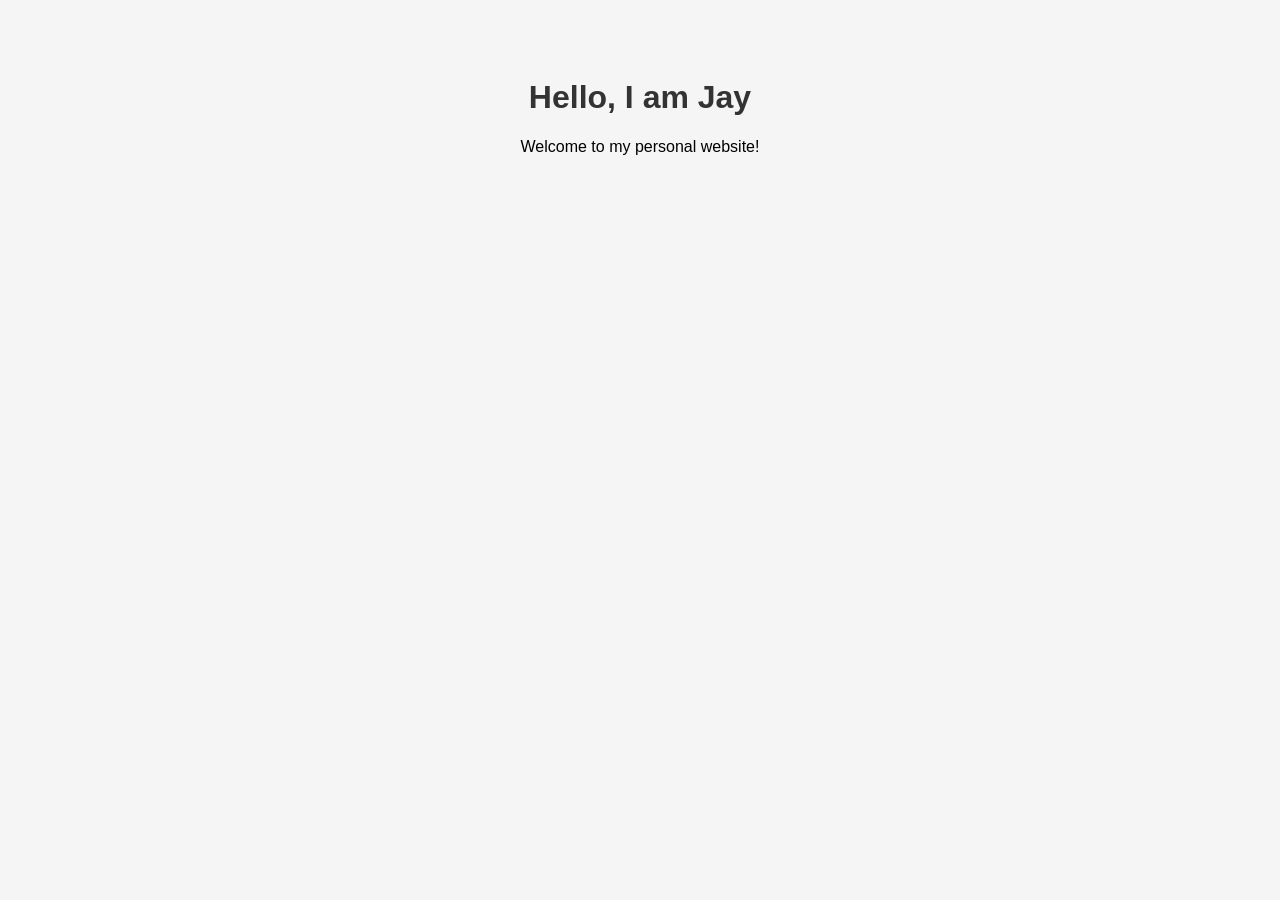
==== index.html @ 55e4600b "Create index.html" ====
<!DOCTYPE html>
<html>
<head>
    <title>Welcome to Jay's Website</title>
    <style>
        body { 
            font-family: Arial; 
            background: #f5f5f5; 
            text-align: center; 
            padding-top: 50px; 
        }
        h1 { color: #333; }
    </style>
</head>
<body>
    <h1>Hello, I am Jay</h1>
    <p>Welcome to my personal website!</p>
</body>
</html>
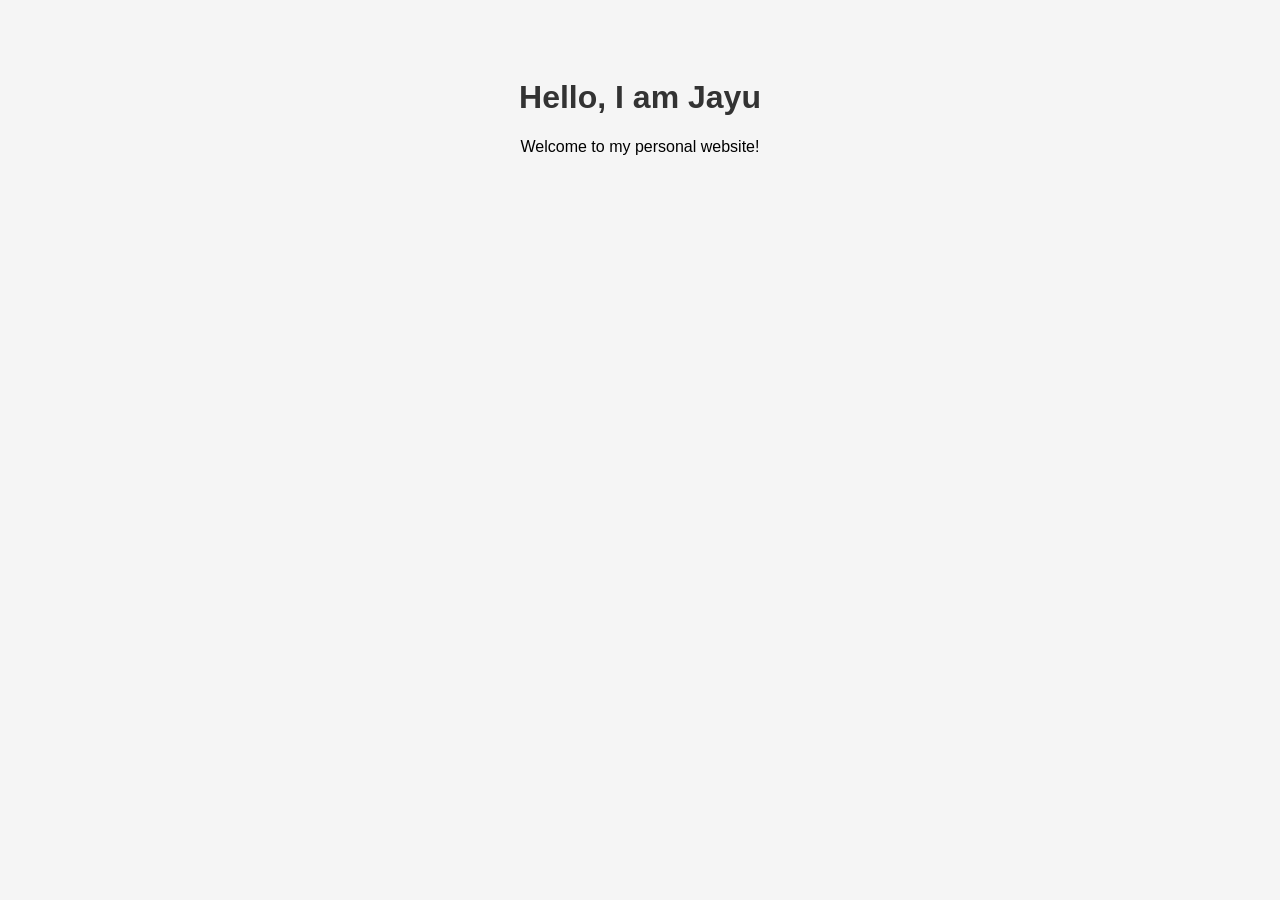
==== commit f7cef4b8: "Update index.html" ====
--- a/index.html
+++ b/index.html
@@ -13,7 +13,7 @@
     </style>
 </head>
 <body>
-    <h1>Hello, I am Jay</h1>
+    <h1>Hello, I am Jayu</h1>
     <p>Welcome to my personal website!</p>
 </body>
 </html>
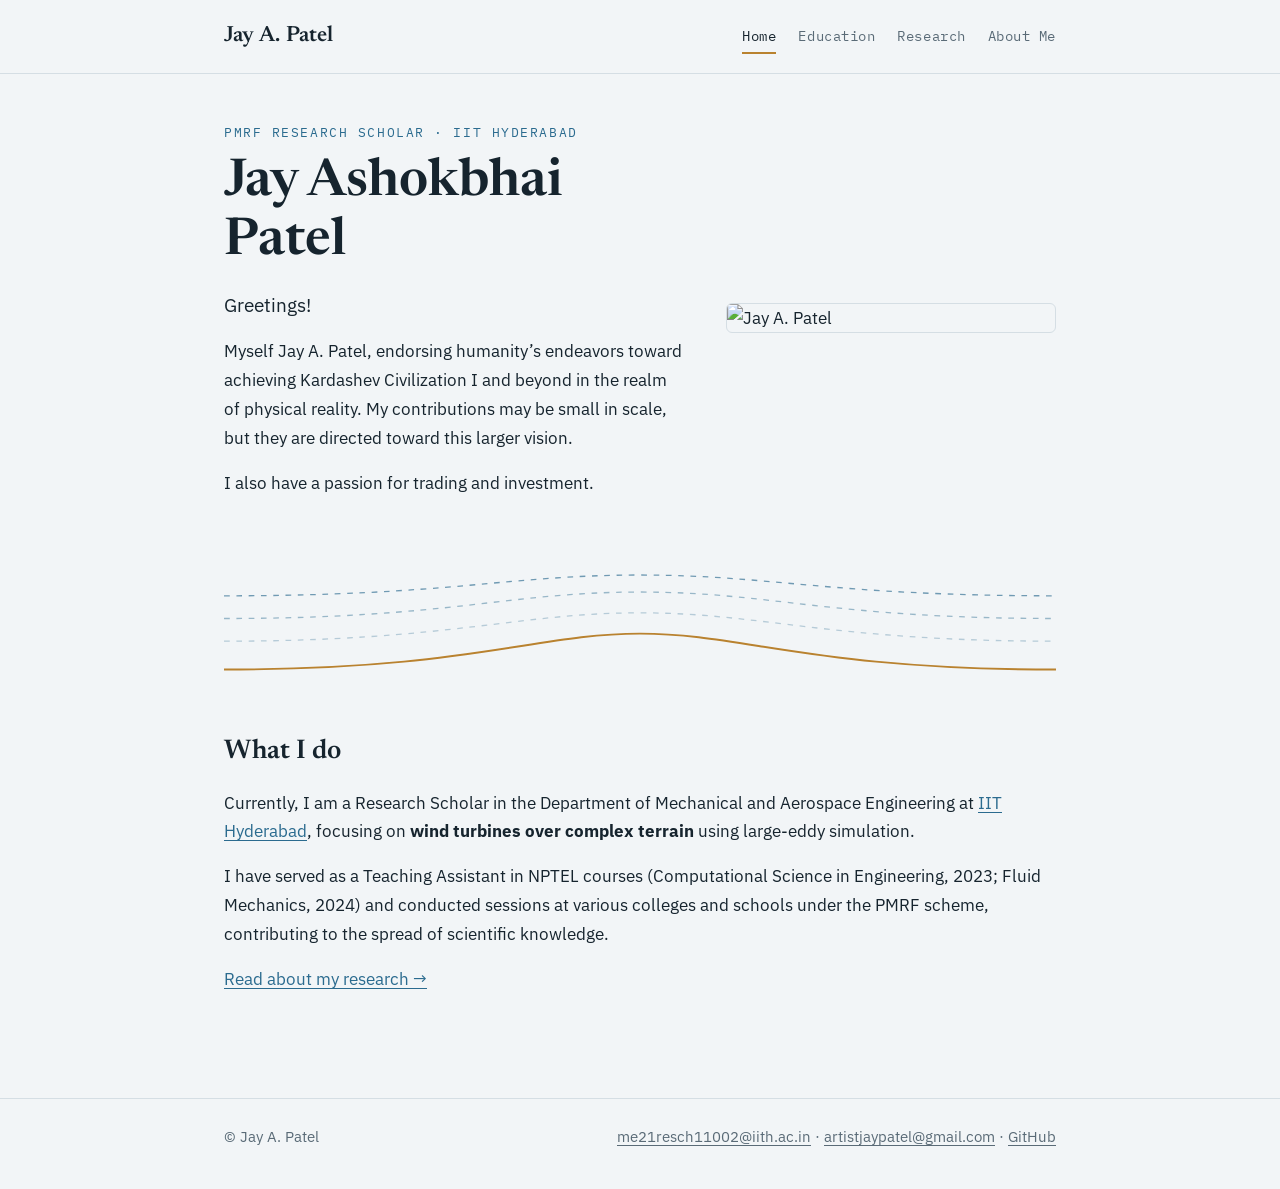
==== commit ffe905a0: "Add files via upload" ====
--- a/index.html
+++ b/index.html
@@ -1,19 +1,81 @@
 <!DOCTYPE html>
-<html>
+<html lang="en">
 <head>
-    <title>Welcome to Jay's Website</title>
-    <style>
-        body { 
-            font-family: Arial; 
-            background: #f5f5f5; 
-            text-align: center; 
-            padding-top: 50px; 
-        }
-        h1 { color: #333; }
-    </style>
+  <meta charset="UTF-8">
+  <meta name="viewport" content="width=device-width, initial-scale=1">
+  <title>Jay Ashokbhai Patel</title>
+  <meta name="description" content="Jay A. Patel — PMRF Research Scholar at IIT Hyderabad, working on wind turbines over complex terrain.">
+  <link rel="preconnect" href="https://fonts.googleapis.com">
+  <link rel="preconnect" href="https://fonts.gstatic.com" crossorigin>
+  <link href="https://fonts.googleapis.com/css2?family=Newsreader:ital,wght@0,400;0,600;1,400&family=IBM+Plex+Sans:wght@400;500;600&family=IBM+Plex+Mono:wght@400;500&display=swap" rel="stylesheet">
+  <link rel="stylesheet" href="style.css">
 </head>
 <body>
-    <h1>Hello, I am Jayu</h1>
-    <p>Welcome to my personal website!</p>
+
+<header>
+  <div class="nav-inner">
+    <a class="site-name" href="index.html">Jay A. Patel</a>
+    <nav>
+      <a class="active" href="index.html">Home</a>
+      <a href="education.html">Education</a>
+      <a href="research.html">Research</a>
+      <a href="about.html">About Me</a>
+    </nav>
+  </div>
+</header>
+
+<main>
+  <div class="hero">
+    <div>
+      <p class="eyebrow">PMRF Research Scholar · IIT Hyderabad</p>
+      <h1>Jay Ashokbhai Patel</h1>
+      <p class="lede">Greetings!</p>
+      <p>Myself Jay A. Patel, endorsing humanity&rsquo;s endeavors toward achieving
+      Kardashev Civilization I and beyond in the realm of physical reality. My
+      contributions may be small in scale, but they are directed toward this
+      larger vision.</p>
+      <p>I also have a passion for trading and investment.</p>
+    </div>
+    <!-- EDIT: replace the src below with your own photo, e.g. images/jay.jpg
+         after you upload one to an "images" folder in your repository -->
+    <img class="portrait"
+         src="https://lh3.googleusercontent.com/sitesv/[base64]w1280"
+         alt="Jay A. Patel">
+  </div>
+
+  <!-- Signature motif: streamlines over a cosine-squared hill,
+       a nod to the research on flow over complex terrain -->
+  <svg class="hill-divider" viewBox="0 0 880 130" xmlns="http://www.w3.org/2000/svg" role="img" aria-label="Streamlines of wind flowing over a hill">
+    <path class="streamline"    d="M0,40  C240,40 300,18 440,18 C580,18 640,40 880,40"/>
+    <path class="streamline s2" d="M0,64  C240,64 300,36 440,36 C580,36 640,64 880,64"/>
+    <path class="streamline s3" d="M0,88  C240,88 310,58 440,58 C570,58 640,88 880,88"/>
+    <path class="hill"          d="M0,118 C260,118 330,80 440,80 C550,80 620,118 880,118"/>
+  </svg>
+
+  <h2>What I do</h2>
+  <p>Currently, I am a Research Scholar in the Department of Mechanical and
+  Aerospace Engineering at <a href="https://iith.ac.in/">IIT Hyderabad</a>,
+  focusing on <strong>wind turbines over complex terrain</strong> using
+  large-eddy simulation.</p>
+
+  <p>I have served as a Teaching Assistant in NPTEL courses (Computational
+  Science in Engineering, 2023; Fluid Mechanics, 2024) and conducted sessions
+  at various colleges and schools under the PMRF scheme, contributing to the
+  spread of scientific knowledge.</p>
+
+  <p><a href="research.html">Read about my research &rarr;</a></p>
+</main>
+
+<footer>
+  <div class="footer-inner">
+    <span>&copy; Jay A. Patel</span>
+    <span>
+      <a href="mailto:me21resch11002@iith.ac.in">me21resch11002@iith.ac.in</a> ·
+      <a href="mailto:artistjaypatel@gmail.com">artistjaypatel@gmail.com</a> ·
+      <a href="https://github.com/ArtistJay">GitHub</a>
+    </span>
+  </div>
+</footer>
+
 </body>
 </html>
--- a/style.css
+++ b/style.css
@@ -0,0 +1,328 @@
+/* ============================================================
+   Jay A. Patel — personal site
+   Theme: wind over complex terrain (his LES research)
+   Palette: sky-paper background, deep ink text,
+   steel-blue accent (turbine steel), ochre used sparingly (terrain)
+   ============================================================ */
+
+:root {
+  --paper: #f2f5f7;
+  --card: #ffffff;
+  --ink: #16242e;
+  --muted: #5a6b77;
+  --steel: #2b6b8f;
+  --steel-dark: #1e4f6b;
+  --ochre: #b9822f;
+  --line: #d5dee4;
+  --maxw: 880px;
+}
+
+* { box-sizing: border-box; }
+
+html { scroll-behavior: smooth; }
+
+body {
+  margin: 0;
+  background: var(--paper);
+  color: var(--ink);
+  font-family: "IBM Plex Sans", system-ui, sans-serif;
+  font-size: 17px;
+  line-height: 1.7;
+  -webkit-font-smoothing: antialiased;
+}
+
+/* ---------- header / navigation ---------- */
+
+header {
+  border-bottom: 1px solid var(--line);
+  background: var(--paper);
+}
+
+.nav-inner {
+  max-width: var(--maxw);
+  margin: 0 auto;
+  padding: 18px 24px;
+  display: flex;
+  flex-wrap: wrap;
+  align-items: baseline;
+  gap: 8px 28px;
+}
+
+.site-name {
+  font-family: "Newsreader", Georgia, serif;
+  font-size: 22px;
+  font-weight: 600;
+  letter-spacing: 0.01em;
+  color: var(--ink);
+  text-decoration: none;
+  margin-right: auto;
+}
+
+nav { display: flex; flex-wrap: wrap; gap: 4px 22px; }
+
+nav a {
+  font-family: "IBM Plex Mono", monospace;
+  font-size: 13.5px;
+  letter-spacing: 0.04em;
+  text-decoration: none;
+  color: var(--muted);
+  padding: 4px 0;
+  border-bottom: 2px solid transparent;
+}
+
+nav a:hover { color: var(--steel-dark); }
+
+nav a.active {
+  color: var(--ink);
+  border-bottom-color: var(--ochre);
+}
+
+nav a:focus-visible,
+a:focus-visible {
+  outline: 2px solid var(--steel);
+  outline-offset: 3px;
+  border-radius: 2px;
+}
+
+/* ---------- page scaffold ---------- */
+
+main {
+  max-width: var(--maxw);
+  margin: 0 auto;
+  padding: 48px 24px 32px;
+}
+
+.eyebrow {
+  font-family: "IBM Plex Mono", monospace;
+  font-size: 13px;
+  letter-spacing: 0.12em;
+  text-transform: uppercase;
+  color: var(--steel);
+  margin: 0 0 10px;
+}
+
+h1 {
+  font-family: "Newsreader", Georgia, serif;
+  font-weight: 600;
+  font-size: clamp(34px, 6vw, 52px);
+  line-height: 1.12;
+  margin: 0 0 18px;
+}
+
+h2 {
+  font-family: "Newsreader", Georgia, serif;
+  font-weight: 600;
+  font-size: 27px;
+  margin: 48px 0 14px;
+}
+
+h3 {
+  font-family: "Newsreader", Georgia, serif;
+  font-weight: 600;
+  font-size: 21px;
+  margin: 28px 0 6px;
+}
+
+p { margin: 0 0 16px; }
+
+a { color: var(--steel); text-decoration-thickness: 1px; text-underline-offset: 3px; }
+a:hover { color: var(--steel-dark); }
+
+.lede { font-size: 19px; }
+
+.muted { color: var(--muted); }
+
+/* ---------- hero (home) ---------- */
+
+.hero {
+  display: grid;
+  grid-template-columns: 1.4fr 1fr;
+  gap: 40px;
+  align-items: center;
+}
+
+.hero img.portrait {
+  width: 100%;
+  border-radius: 6px;
+  border: 1px solid var(--line);
+  display: block;
+}
+
+@media (max-width: 720px) {
+  .hero { grid-template-columns: 1fr; }
+}
+
+/* ---------- signature: streamlines over a hill ---------- */
+
+.hill-divider {
+  display: block;
+  width: 100%;
+  height: auto;
+  margin: 44px 0 8px;
+}
+
+.hill-divider .streamline {
+  fill: none;
+  stroke: var(--steel);
+  stroke-width: 1.4;
+  stroke-dasharray: 6 7;
+  opacity: 0.65;
+  animation: drift 9s linear infinite;
+}
+
+.hill-divider .streamline.s2 { animation-duration: 12s; opacity: 0.45; }
+.hill-divider .streamline.s3 { animation-duration: 15s; opacity: 0.3; }
+
+.hill-divider .hill {
+  fill: none;
+  stroke: var(--ochre);
+  stroke-width: 2;
+}
+
+@keyframes drift {
+  to { stroke-dashoffset: -130; }
+}
+
+@media (prefers-reduced-motion: reduce) {
+  .hill-divider .streamline { animation: none; }
+  html { scroll-behavior: auto; }
+}
+
+/* ---------- education timeline ---------- */
+
+.entry {
+  display: grid;
+  grid-template-columns: 110px 1fr;
+  gap: 6px 28px;
+  padding: 26px 0;
+  border-bottom: 1px solid var(--line);
+}
+
+.entry:last-of-type { border-bottom: none; }
+
+.entry .year {
+  font-family: "IBM Plex Mono", monospace;
+  font-size: 14px;
+  color: var(--muted);
+  padding-top: 5px;
+}
+
+.entry h3 { margin: 0 0 4px; }
+
+.entry .place { color: var(--muted); margin: 0 0 12px; }
+
+.entry img {
+  width: 100%;
+  max-width: 460px;
+  border-radius: 6px;
+  border: 1px solid var(--line);
+  display: block;
+}
+
+.tag {
+  display: inline-block;
+  font-family: "IBM Plex Mono", monospace;
+  font-size: 12px;
+  letter-spacing: 0.06em;
+  color: var(--ochre);
+  border: 1px solid var(--ochre);
+  border-radius: 999px;
+  padding: 1px 10px;
+  margin-left: 8px;
+  vertical-align: middle;
+}
+
+@media (max-width: 600px) {
+  .entry { grid-template-columns: 1fr; }
+}
+
+/* ---------- publications ---------- */
+
+.pub-list { list-style: none; margin: 0; padding: 0; }
+
+.pub-list li {
+  padding: 16px 0 16px 20px;
+  border-left: 3px solid var(--line);
+  margin-bottom: 6px;
+}
+
+.pub-list li:hover { border-left-color: var(--steel); }
+
+/* ---------- figures ---------- */
+
+figure { margin: 24px 0; }
+
+figure img {
+  width: 100%;
+  border-radius: 6px;
+  border: 1px solid var(--line);
+  display: block;
+}
+
+figcaption {
+  font-family: "IBM Plex Mono", monospace;
+  font-size: 12.5px;
+  color: var(--muted);
+  margin-top: 8px;
+}
+
+/* ---------- about page ---------- */
+
+.shloka {
+  font-family: "Newsreader", Georgia, serif;
+  font-size: 19px;
+  line-height: 2;
+  text-align: center;
+  margin: 26px auto;
+  max-width: 640px;
+}
+
+/* The easter egg: same colour as the page, revealed only by selecting it */
+.hidden-verse {
+  color: var(--paper);
+  text-align: center;
+  font-family: "Newsreader", Georgia, serif;
+  font-size: 15px;
+  margin: 4px auto;
+  max-width: 640px;
+  user-select: text;
+}
+
+.hidden-verse::selection { background: var(--ink); color: var(--paper); }
+
+.cv-button {
+  display: inline-block;
+  font-family: "IBM Plex Mono", monospace;
+  font-size: 14px;
+  letter-spacing: 0.05em;
+  color: #fff;
+  background: var(--steel);
+  text-decoration: none;
+  padding: 10px 22px;
+  border-radius: 4px;
+  margin: 10px 0;
+}
+
+.cv-button:hover { background: var(--steel-dark); color: #fff; }
+
+/* ---------- footer ---------- */
+
+footer {
+  border-top: 1px solid var(--line);
+  margin-top: 56px;
+}
+
+.footer-inner {
+  max-width: var(--maxw);
+  margin: 0 auto;
+  padding: 26px 24px 40px;
+  font-size: 14.5px;
+  color: var(--muted);
+  display: flex;
+  flex-wrap: wrap;
+  gap: 8px 30px;
+  justify-content: space-between;
+}
+
+.footer-inner a { color: var(--muted); }
+.footer-inner a:hover { color: var(--steel-dark); }
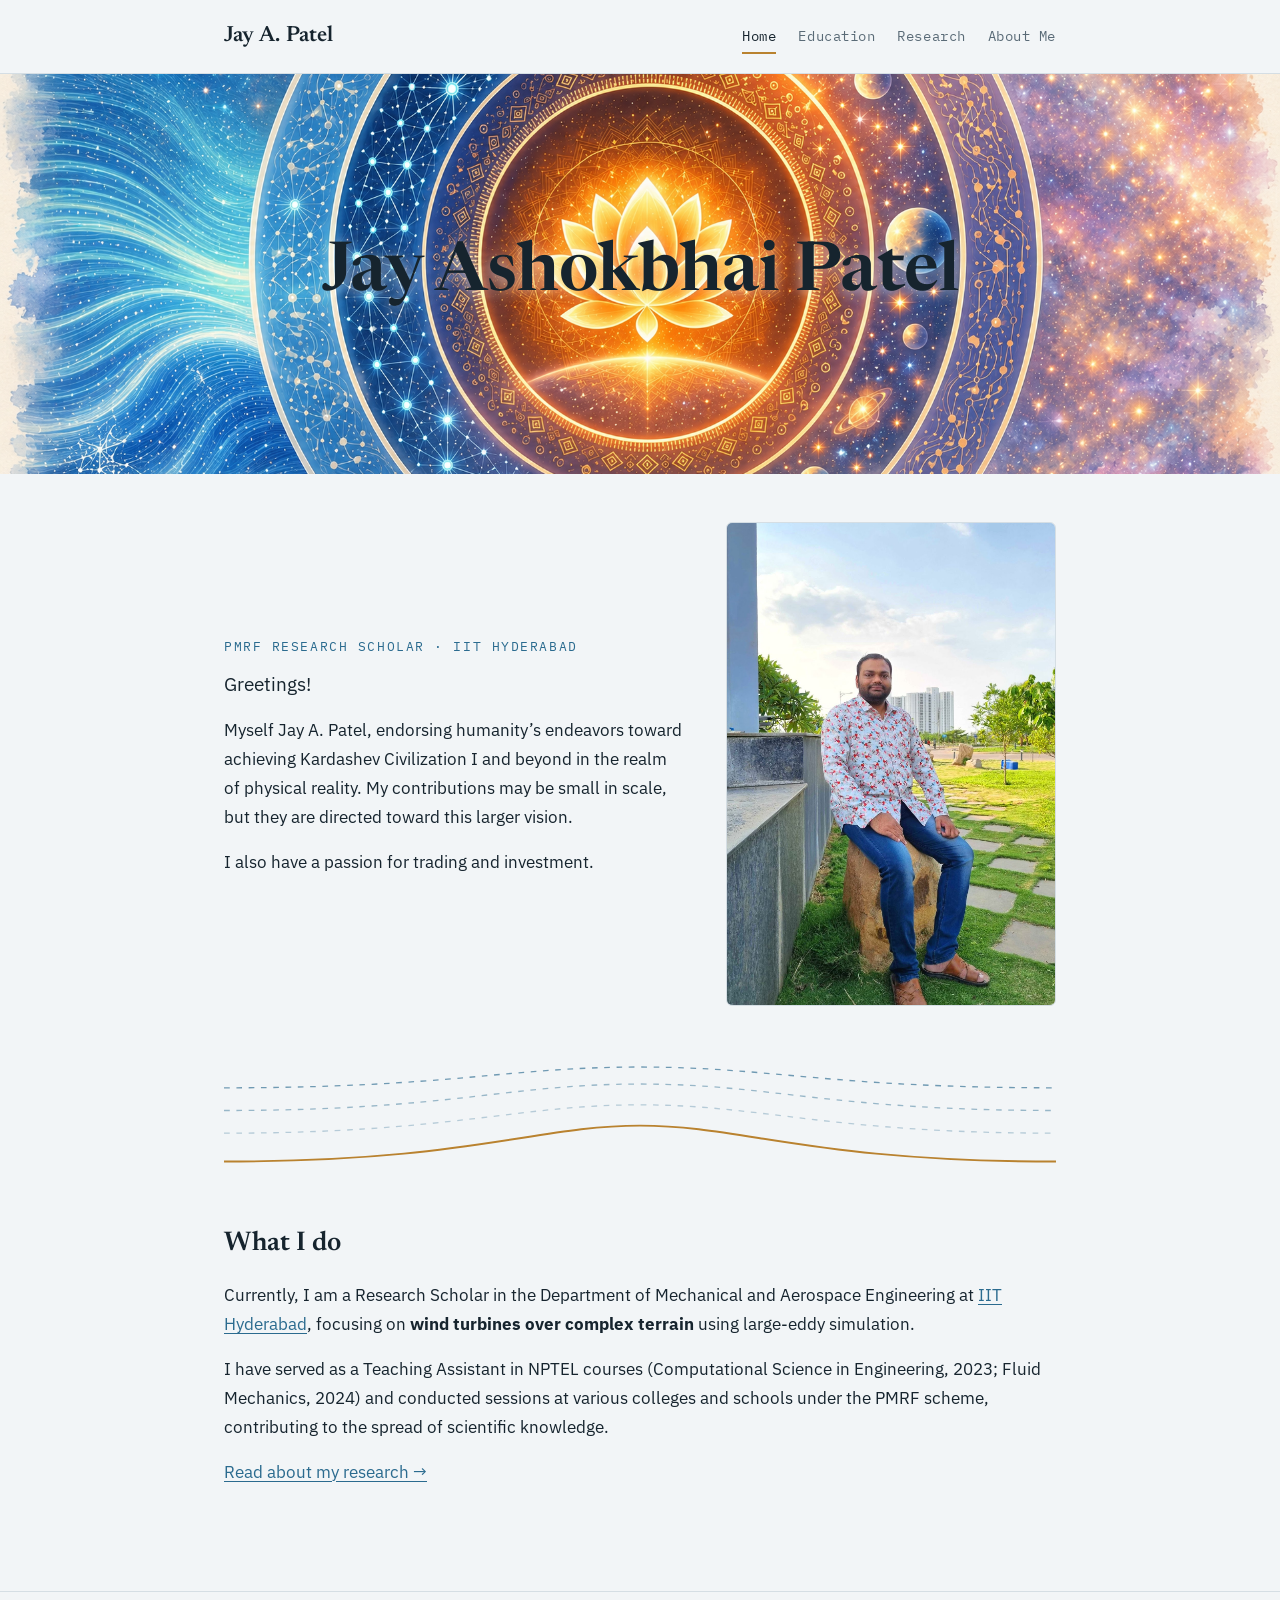
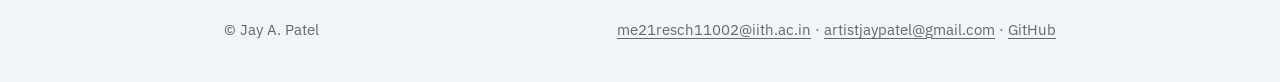
==== commit 01feb673: "Add files via upload" ====
--- a/index.html
+++ b/index.html
@@ -24,11 +24,18 @@
   </div>
 </header>
 
+<!-- Banner: swap images/banner-home.jpg for any picture you like.
+     If the picture is dark, change class="banner light" to class="banner"
+     so the name turns white. -->
+<div class="banner light">
+  <img src="images/banner-home.jpg" alt="">
+  <h1 class="banner-title">Jay Ashokbhai Patel</h1>
+</div>
+
 <main>
   <div class="hero">
     <div>
       <p class="eyebrow">PMRF Research Scholar · IIT Hyderabad</p>
-      <h1>Jay Ashokbhai Patel</h1>
       <p class="lede">Greetings!</p>
       <p>Myself Jay A. Patel, endorsing humanity&rsquo;s endeavors toward achieving
       Kardashev Civilization I and beyond in the realm of physical reality. My
@@ -39,7 +46,7 @@
     <!-- EDIT: replace the src below with your own photo, e.g. images/jay.jpg
          after you upload one to an "images" folder in your repository -->
     <img class="portrait"
-         src="https://lh3.googleusercontent.com/sitesv/[base64]w1280"
+         src="images/jay.jpg"
          alt="Jay A. Patel">
   </div>
 
--- a/style.css
+++ b/style.css
@@ -326,3 +326,52 @@
 
 .footer-inner a { color: var(--muted); }
 .footer-inner a:hover { color: var(--steel-dark); }
+
+/* ---------- full-width banner (Home & About) ---------- */
+
+.banner {
+  position: relative;
+}
+
+.banner img {
+  display: block;
+  width: 100%;
+  height: clamp(220px, 36vw, 400px);
+  object-fit: cover;
+}
+
+.banner .banner-title {
+  position: absolute;
+  inset: 0;
+  display: flex;
+  align-items: center;
+  justify-content: center;
+  text-align: center;
+  margin: 0;
+  padding: 0 20px;
+  font-family: "Newsreader", Georgia, serif;
+  font-weight: 600;
+  font-size: clamp(38px, 7vw, 68px);
+  color: #ffffff;
+  text-shadow: 0 2px 18px rgba(0, 0, 0, 0.55);
+}
+
+/* use this variant when the banner photo is light/pale */
+.banner.light .banner-title {
+  color: var(--ink);
+  text-shadow: 0 2px 14px rgba(255, 255, 255, 0.65);
+}
+
+/* verses overlaid on banner corners (Education page) */
+.banner .banner-verse {
+  position: absolute;
+  bottom: 16px;
+  margin: 0;
+  font-family: "Newsreader", Georgia, serif;
+  font-size: clamp(14px, 2.4vw, 22px);
+  color: #ffffff;
+  text-shadow: 0 1px 10px rgba(0, 0, 0, 0.7);
+}
+
+.banner .banner-verse.left  { left: 24px; }
+.banner .banner-verse.right { right: 24px; }
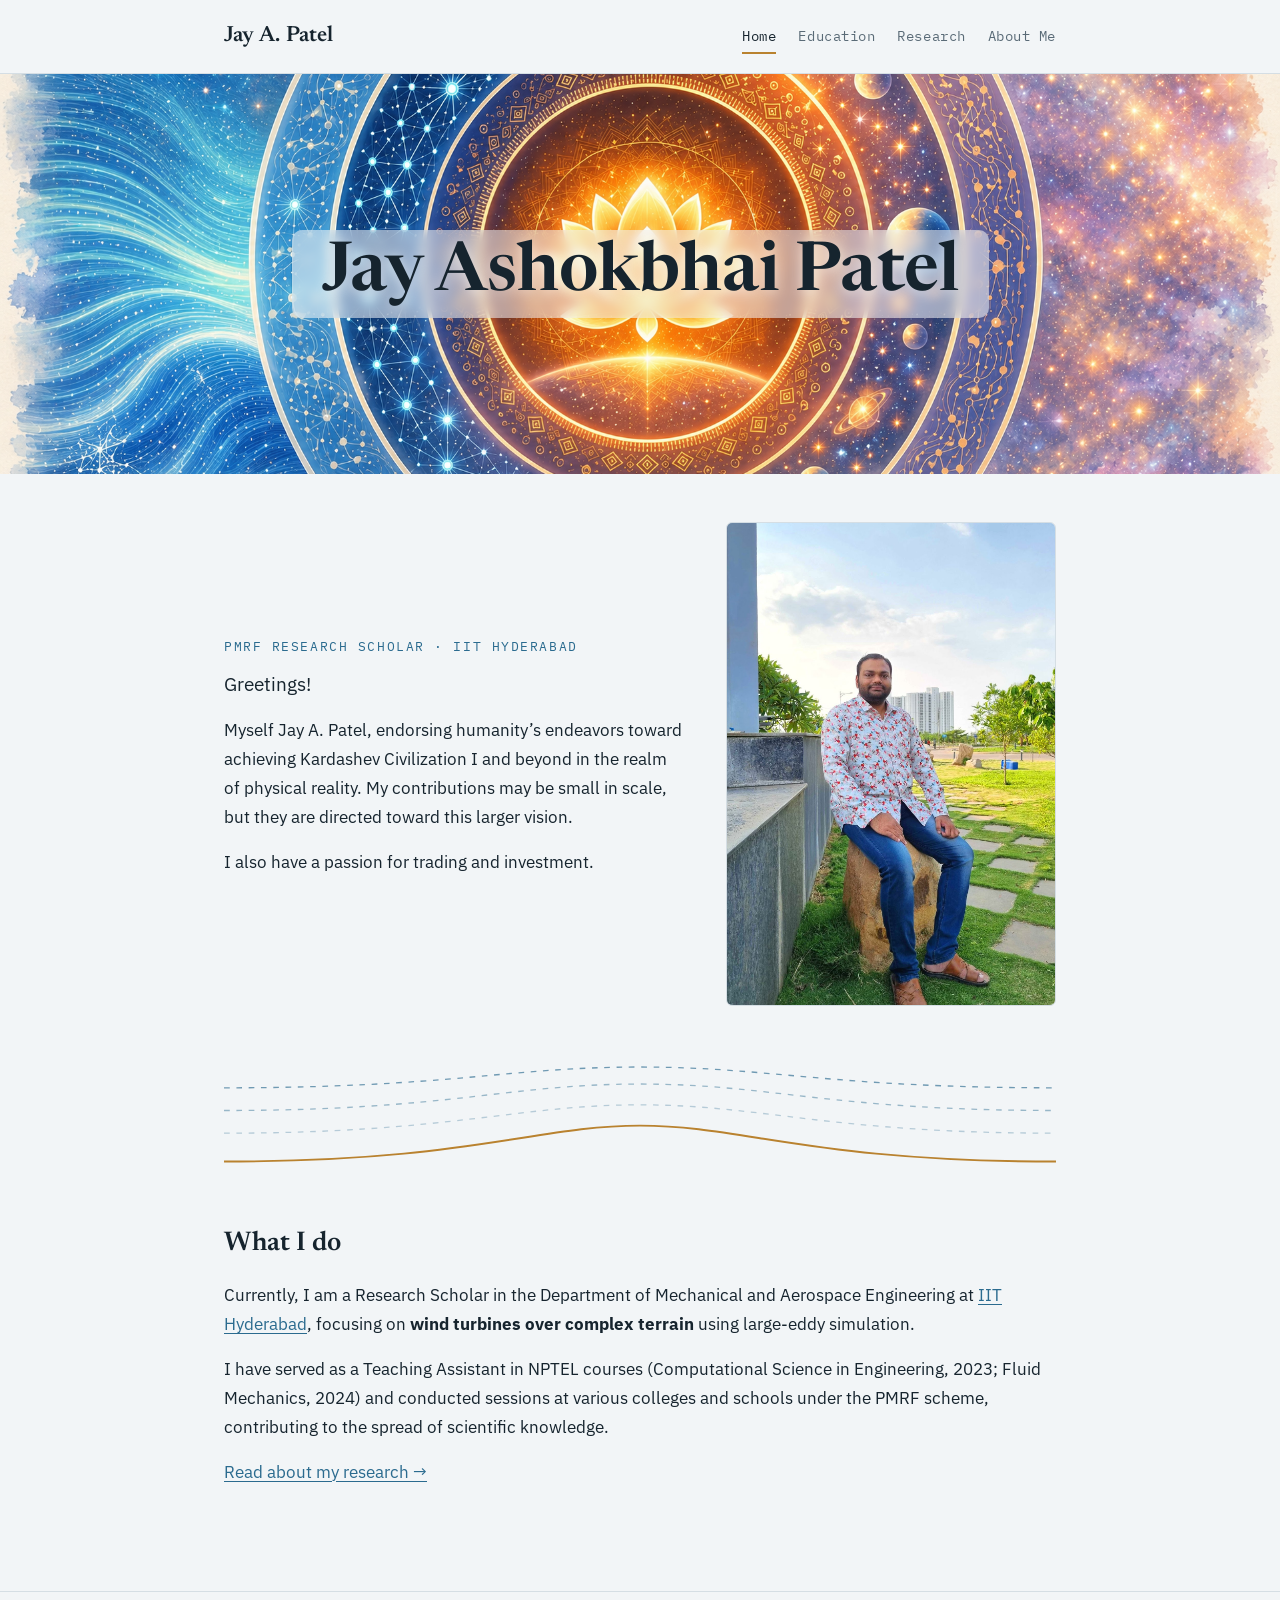
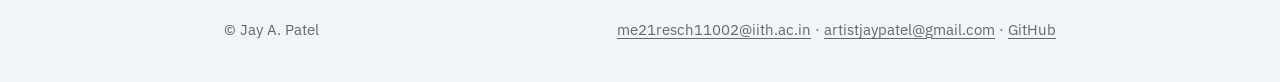
==== commit 92e3fd94: "Add files via upload" ====
--- a/index.html
+++ b/index.html
@@ -3,6 +3,7 @@
 <head>
   <meta charset="UTF-8">
   <meta name="viewport" content="width=device-width, initial-scale=1">
+  <link rel="icon" href="data:image/svg+xml,<svg xmlns=%27http://www.w3.org/2000/svg%27 viewBox=%270 0 100 100%27><text y=%270.9em%27 font-size=%2790%27>🪔</text></svg>">
   <title>Jay Ashokbhai Patel</title>
   <meta name="description" content="Jay A. Patel — PMRF Research Scholar at IIT Hyderabad, working on wind turbines over complex terrain.">
   <link rel="preconnect" href="https://fonts.googleapis.com">
@@ -29,7 +30,7 @@
      so the name turns white. -->
 <div class="banner light">
   <img src="images/banner-home.jpg" alt="">
-  <h1 class="banner-title">Jay Ashokbhai Patel</h1>
+  <h1 class="banner-title"><span>Jay Ashokbhai Patel</span></h1>
 </div>
 
 <main>
--- a/style.css
+++ b/style.css
@@ -375,3 +375,20 @@
 
 .banner .banner-verse.left  { left: 24px; }
 .banner .banner-verse.right { right: 24px; }
+
+/* looping simulation videos styled like figures */
+figure video {
+  width: 100%;
+  border-radius: 6px;
+  border: 1px solid var(--line);
+  display: block;
+}
+
+/* frosted plate behind the name on the busy home banner */
+.banner.light .banner-title span {
+  background: rgba(242, 245, 247, 0.55);
+  backdrop-filter: blur(6px);
+  -webkit-backdrop-filter: blur(6px);
+  padding: 6px 30px;
+  border-radius: 10px;
+}
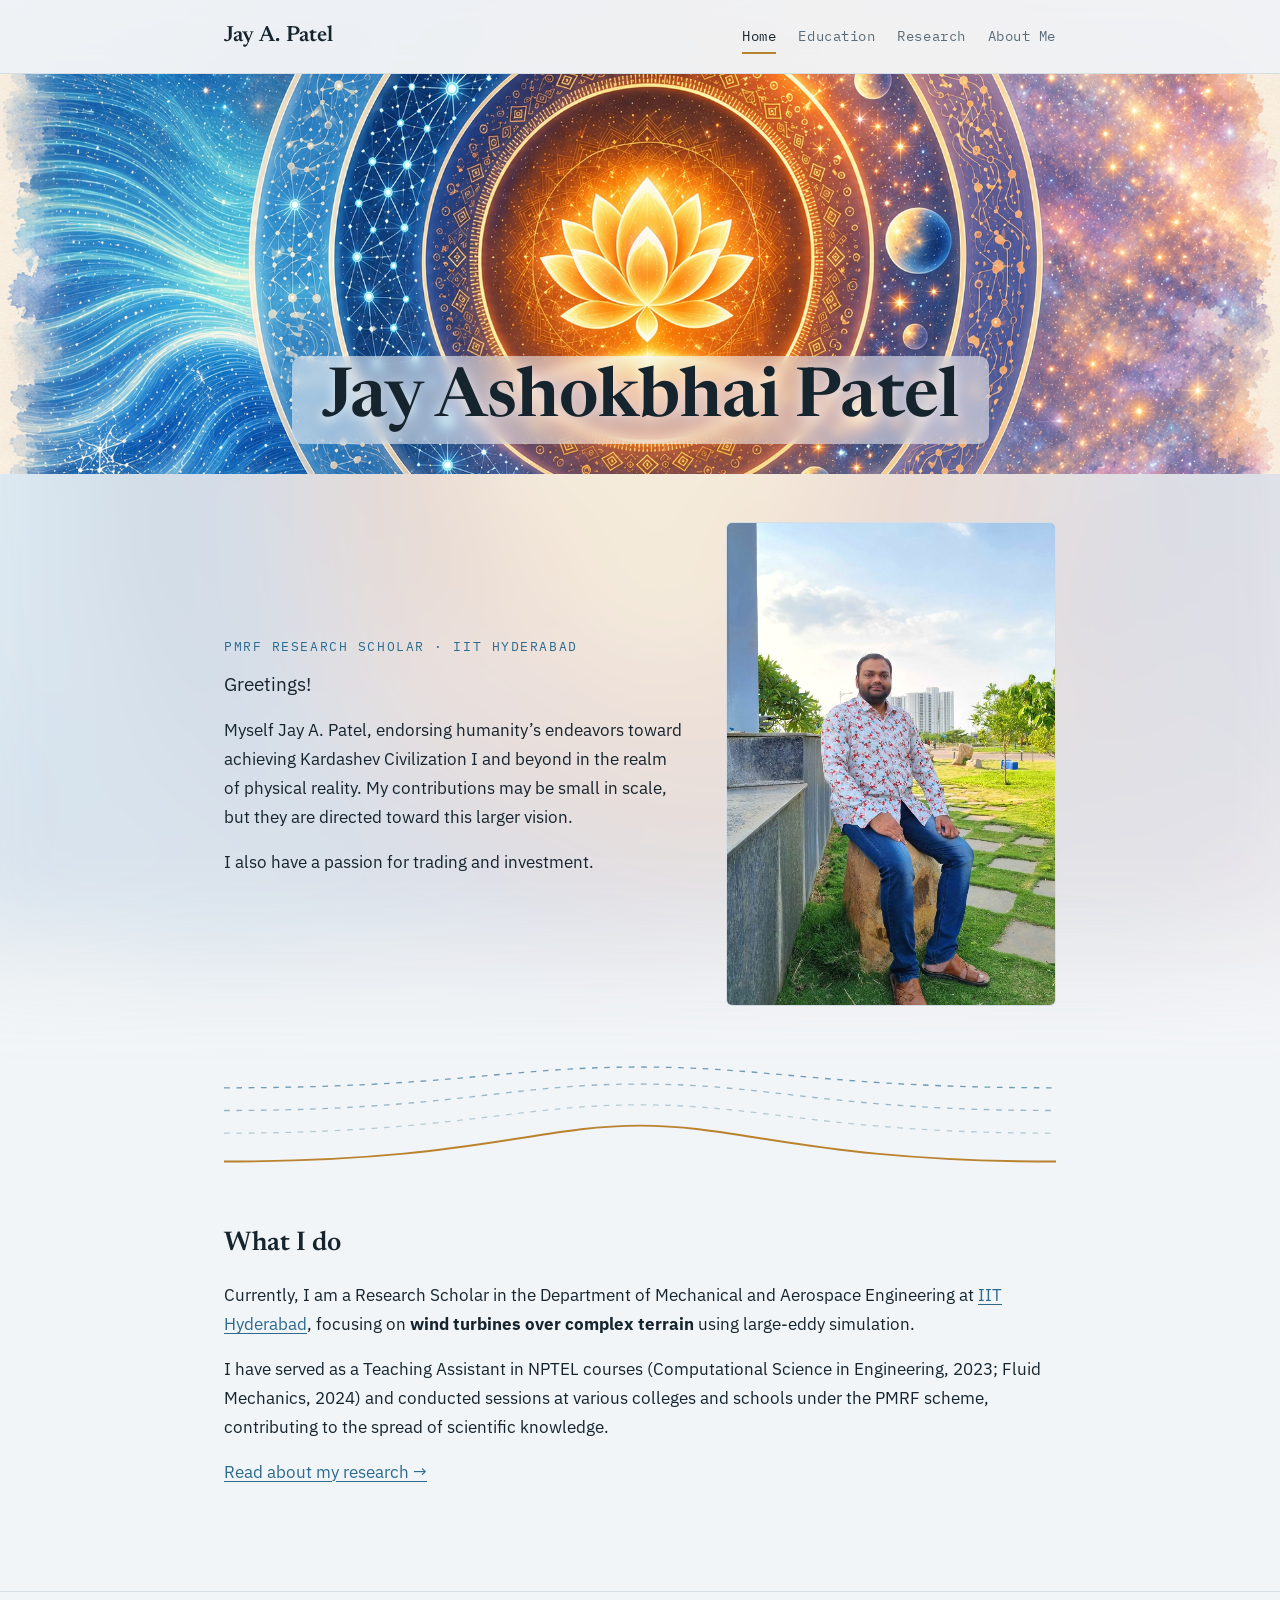
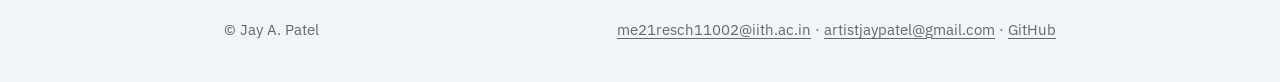
==== commit 64d6d507: "Add simulations, ML figures, CV and final pages" ====
--- a/index.html
+++ b/index.html
@@ -11,7 +11,7 @@
   <link href="https://fonts.googleapis.com/css2?family=Newsreader:ital,wght@0,400;0,600;1,400&family=IBM+Plex+Sans:wght@400;500;600&family=IBM+Plex+Mono:wght@400;500&display=swap" rel="stylesheet">
   <link rel="stylesheet" href="style.css">
 </head>
-<body>
+<body class="tinted">
 
 <header>
   <div class="nav-inner">
@@ -30,7 +30,7 @@
      so the name turns white. -->
 <div class="banner light">
   <img src="images/banner-home.jpg" alt="">
-  <h1 class="banner-title"><span>Jay Ashokbhai Patel</span></h1>
+  <h1 class="banner-title bottom"><span>Jay Ashokbhai Patel</span></h1>
 </div>
 
 <main>
--- a/style.css
+++ b/style.css
@@ -35,7 +35,12 @@
 
 header {
   border-bottom: 1px solid var(--line);
-  background: var(--paper);
+  background: rgba(242, 245, 247, 0.82);
+  backdrop-filter: blur(10px);
+  -webkit-backdrop-filter: blur(10px);
+  position: sticky;
+  top: 0;
+  z-index: 20;
 }
 
 .nav-inner {
@@ -392,3 +397,65 @@
   padding: 6px 30px;
   border-radius: 10px;
 }
+
+/* ---------- blurred home-image page background (all pages except About) ---------- */
+
+body.tinted::before {
+  content: "";
+  position: fixed;
+  inset: -60px;
+  z-index: -1;
+  background: url("images/banner-home.jpg") center / cover no-repeat;
+  filter: blur(55px) saturate(1.05);
+  opacity: 0.16;
+  pointer-events: none;
+}
+
+/* ---------- home banner: name at the bottom ---------- */
+
+.banner-title.bottom {
+  align-items: flex-end;
+  padding-bottom: 30px;
+}
+
+/* ---------- image / video grids (Research page) ---------- */
+
+.grid-2 {
+  display: grid;
+  grid-template-columns: 1fr 1fr;
+  gap: 16px;
+  margin: 22px 0;
+}
+
+.grid-2 img,
+.grid-2 video {
+  width: 100%;
+  border-radius: 6px;
+  border: 1px solid var(--line);
+  display: block;
+  background: #fff;
+}
+
+.grid-2 figure { margin: 0; }
+
+@media (max-width: 620px) {
+  .grid-2 { grid-template-columns: 1fr; }
+}
+
+/* single-column gallery for ultra-wide panoramic simulations */
+.grid-1 {
+  display: grid;
+  grid-template-columns: 1fr;
+  gap: 20px;
+  margin: 22px 0;
+}
+
+.grid-1 video {
+  width: 100%;
+  border-radius: 6px;
+  border: 1px solid var(--line);
+  display: block;
+  background: #fff;
+}
+
+.grid-1 figure { margin: 0; }
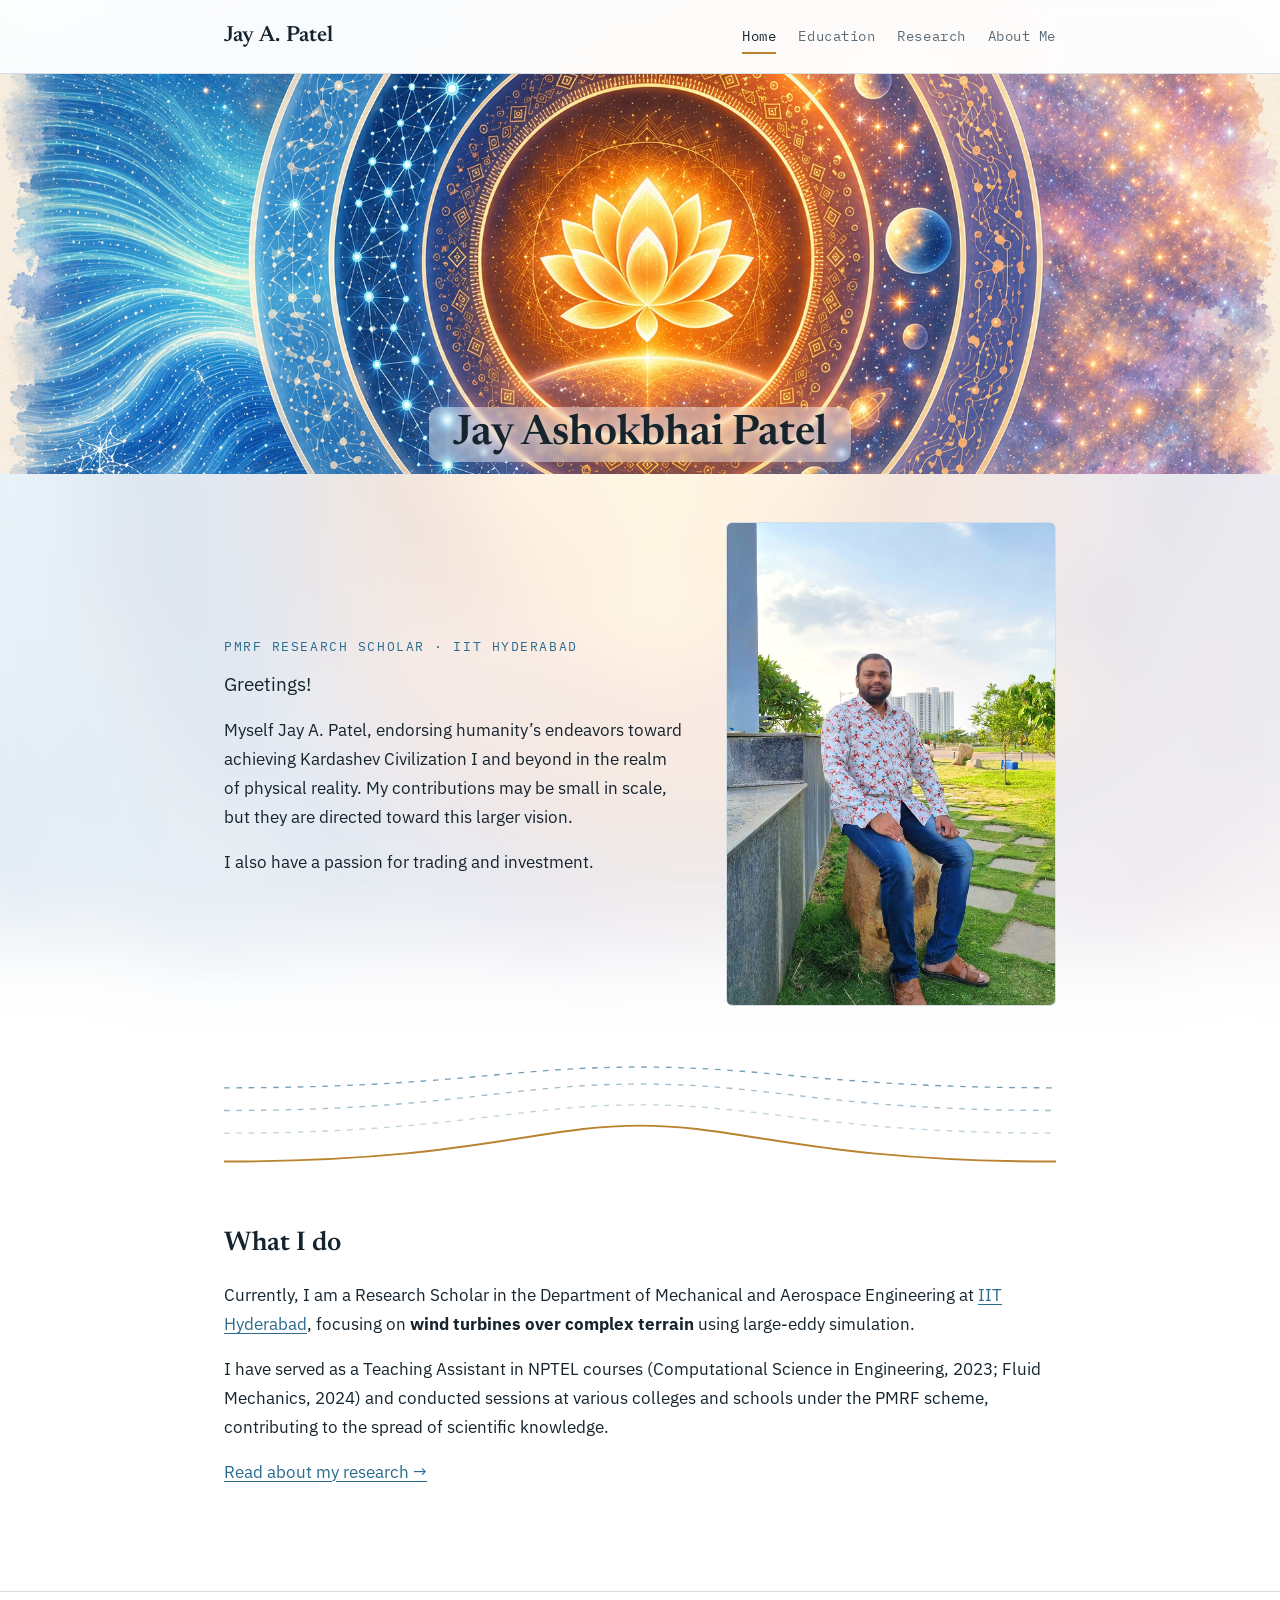
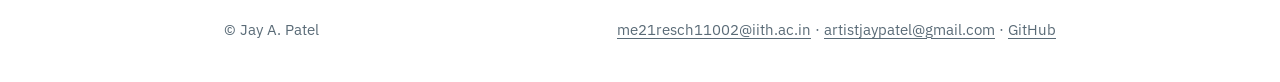
==== commit f65d4e85: "Seamless research page, stronger glow, remove all dashes" ====
--- a/index.html
+++ b/index.html
@@ -5,7 +5,7 @@
   <meta name="viewport" content="width=device-width, initial-scale=1">
   <link rel="icon" href="data:image/svg+xml,<svg xmlns=%27http://www.w3.org/2000/svg%27 viewBox=%270 0 100 100%27><text y=%270.9em%27 font-size=%2790%27>🪔</text></svg>">
   <title>Jay Ashokbhai Patel</title>
-  <meta name="description" content="Jay A. Patel — PMRF Research Scholar at IIT Hyderabad, working on wind turbines over complex terrain.">
+  <meta name="description" content="Jay A. Patel, PMRF Research Scholar at IIT Hyderabad, working on wind turbines over complex terrain.">
   <link rel="preconnect" href="https://fonts.googleapis.com">
   <link rel="preconnect" href="https://fonts.gstatic.com" crossorigin>
   <link href="https://fonts.googleapis.com/css2?family=Newsreader:ital,wght@0,400;0,600;1,400&family=IBM+Plex+Sans:wght@400;500;600&family=IBM+Plex+Mono:wght@400;500&display=swap" rel="stylesheet">
--- a/style.css
+++ b/style.css
@@ -6,7 +6,7 @@
    ============================================================ */
 
 :root {
-  --paper: #f2f5f7;
+  --paper: #ffffff;
   --card: #ffffff;
   --ink: #16242e;
   --muted: #5a6b77;
@@ -35,7 +35,7 @@
 
 header {
   border-bottom: 1px solid var(--line);
-  background: rgba(242, 245, 247, 0.82);
+  background: rgba(255, 255, 255, 0.82);
   backdrop-filter: blur(10px);
   -webkit-backdrop-filter: blur(10px);
   position: sticky;
@@ -391,10 +391,10 @@
 
 /* frosted plate behind the name on the busy home banner */
 .banner.light .banner-title span {
-  background: rgba(242, 245, 247, 0.55);
-  backdrop-filter: blur(6px);
-  -webkit-backdrop-filter: blur(6px);
-  padding: 6px 30px;
+  background: rgba(255, 255, 255, 0.42);
+  backdrop-filter: blur(2px);
+  -webkit-backdrop-filter: blur(2px);
+  padding: 4px 24px;
   border-radius: 10px;
 }
 
@@ -406,8 +406,8 @@
   inset: -60px;
   z-index: -1;
   background: url("images/banner-home.jpg") center / cover no-repeat;
-  filter: blur(55px) saturate(1.05);
-  opacity: 0.16;
+  filter: blur(40px) saturate(1.05);
+  opacity: 0.15;
   pointer-events: none;
 }
 
@@ -415,7 +415,8 @@
 
 .banner-title.bottom {
   align-items: flex-end;
-  padding-bottom: 30px;
+  padding-bottom: 12px;
+  font-size: clamp(26px, 4.5vw, 42px);
 }
 
 /* ---------- image / video grids (Research page) ---------- */
@@ -459,3 +460,15 @@
 }
 
 .grid-1 figure { margin: 0; }
+
+
+/* ---------- seamless media on the research page ---------- */
+
+body.seamless figure img,
+body.seamless figure video,
+body.seamless .grid-2 img,
+body.seamless .grid-1 video {
+  border: none;
+  border-radius: 0;
+  background: #ffffff;
+}
